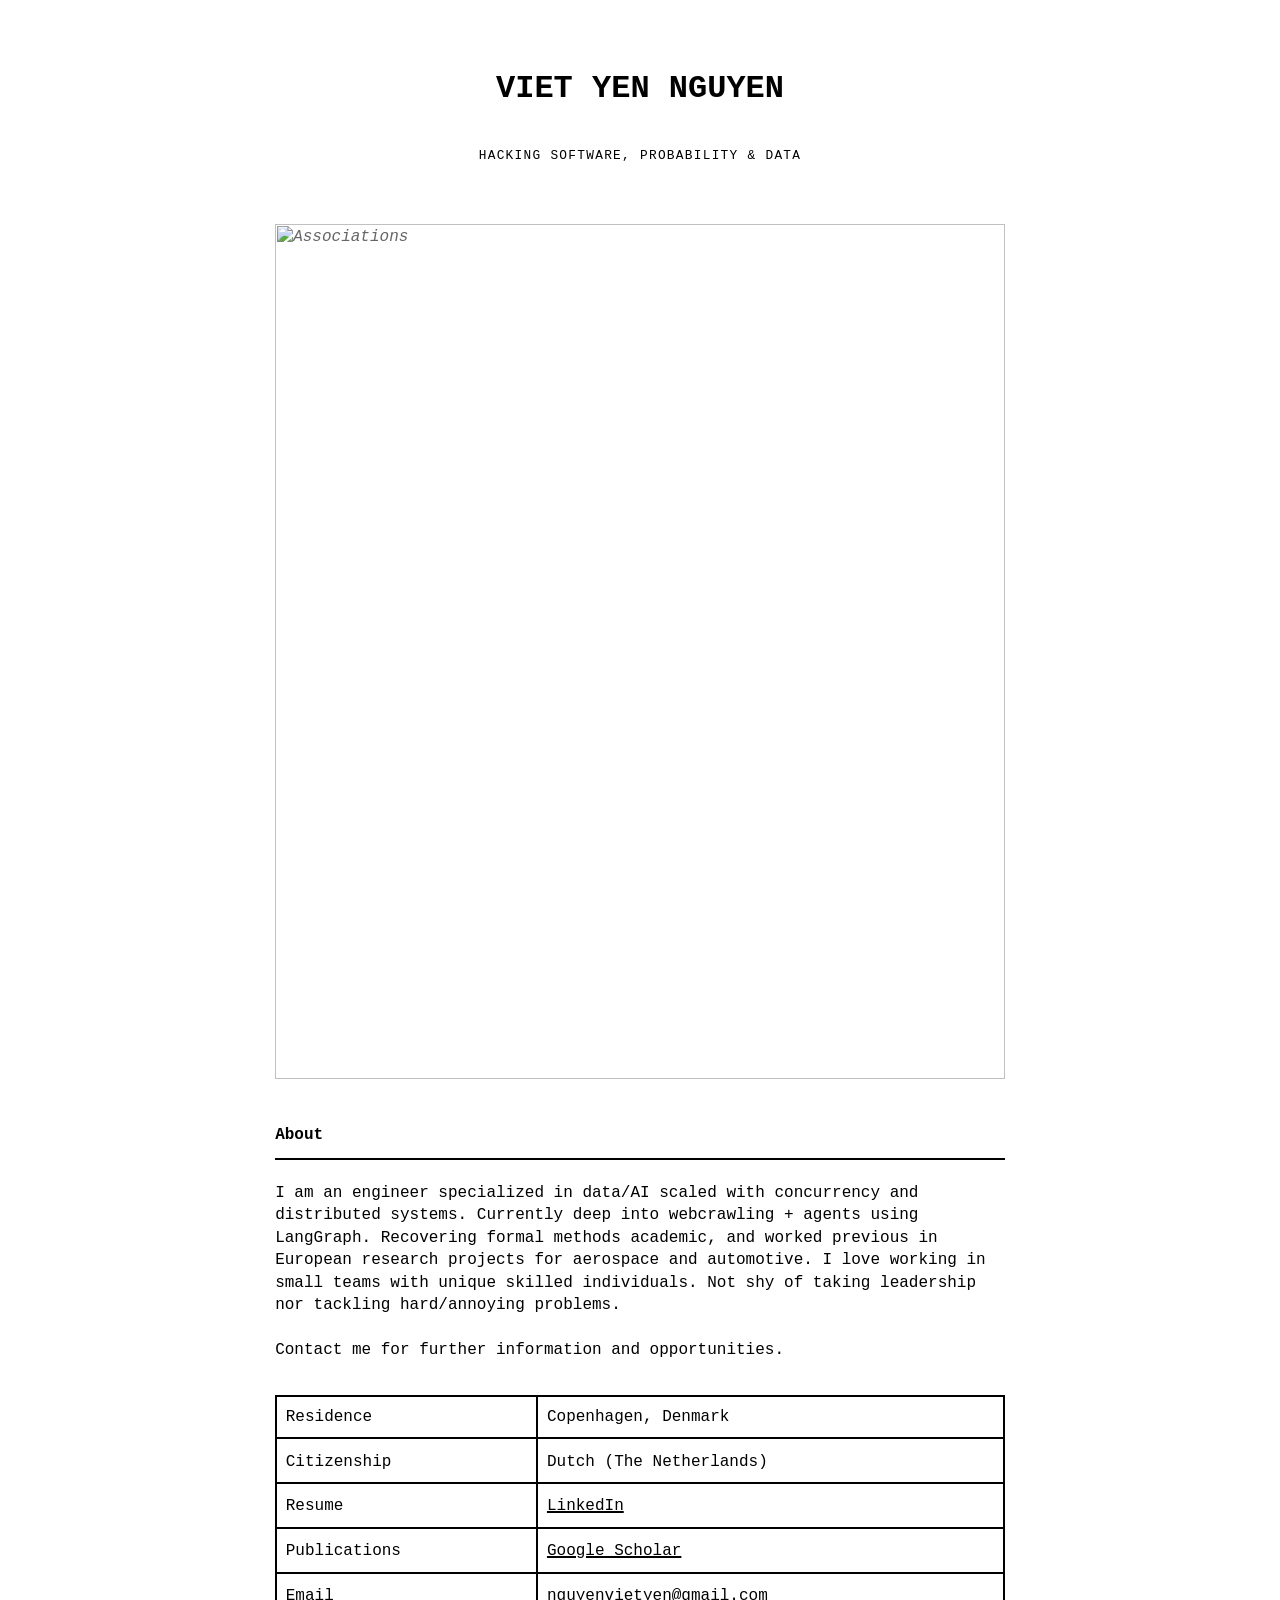
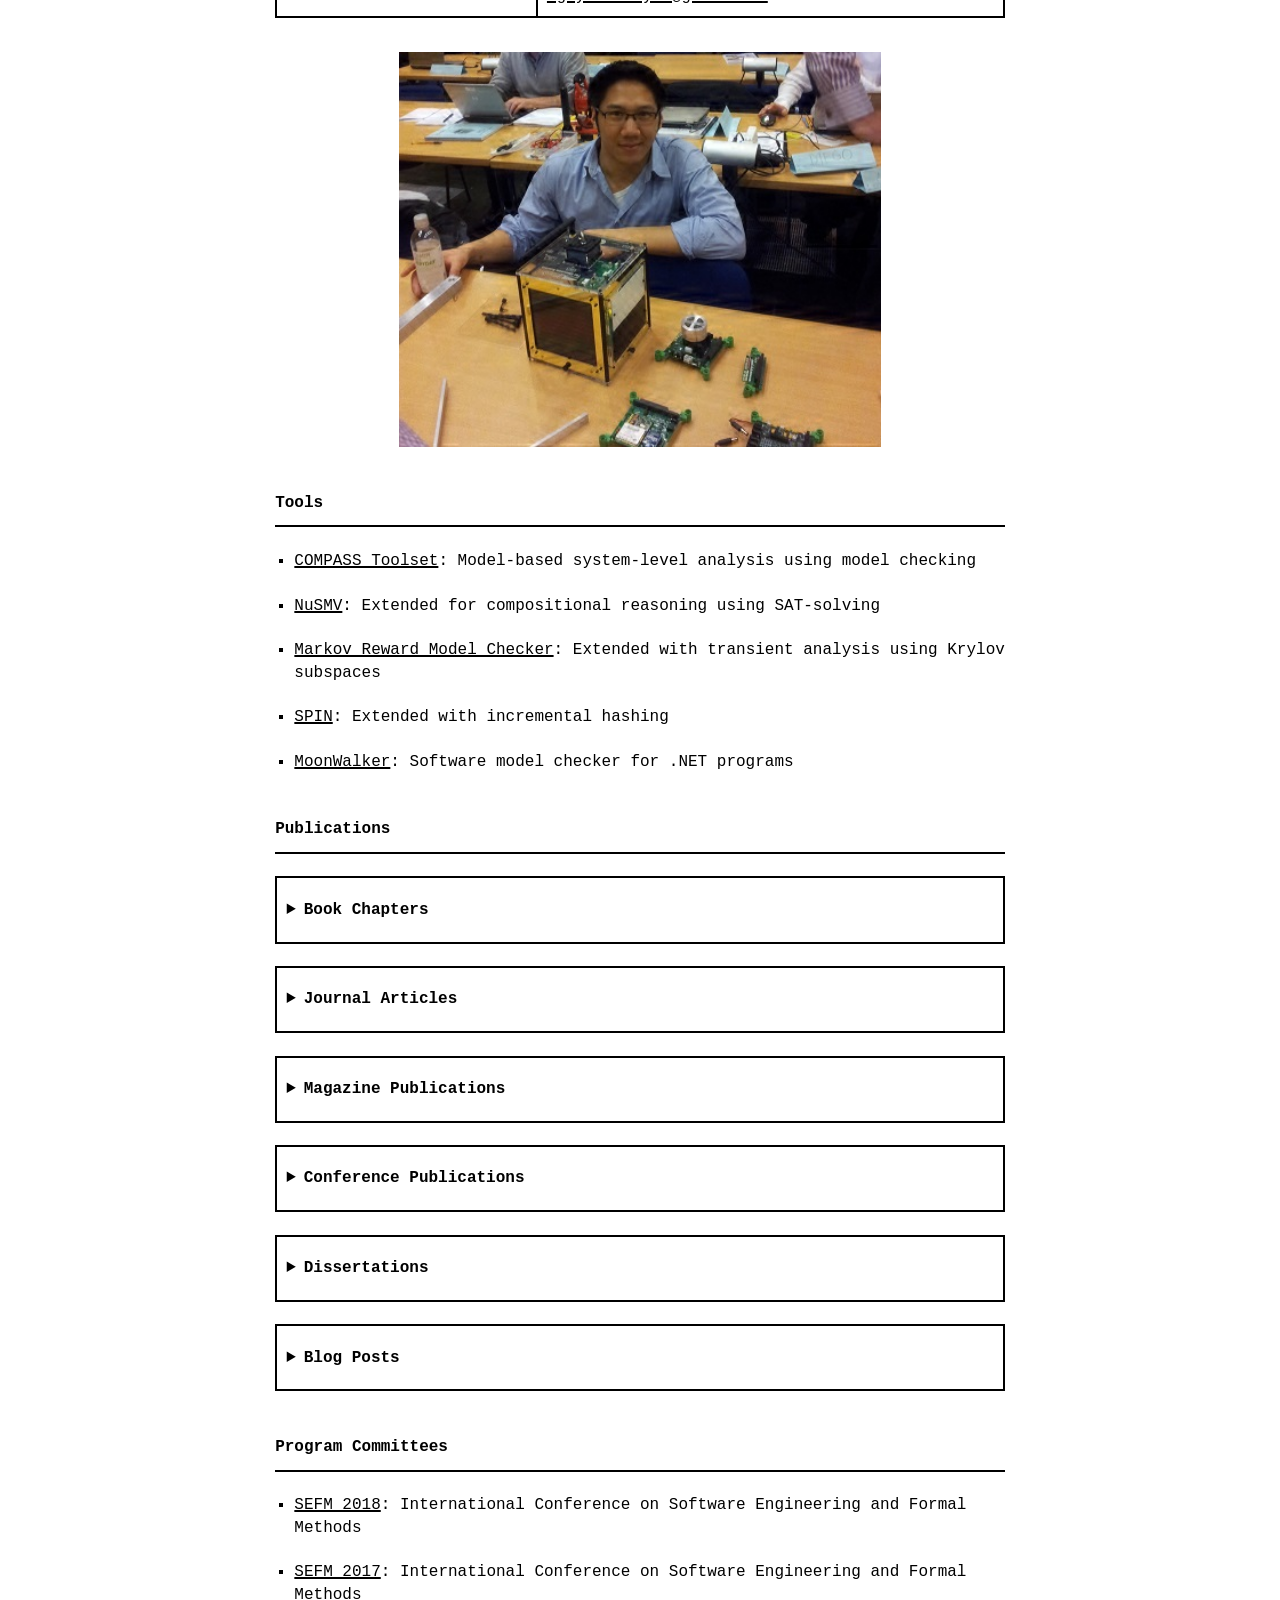
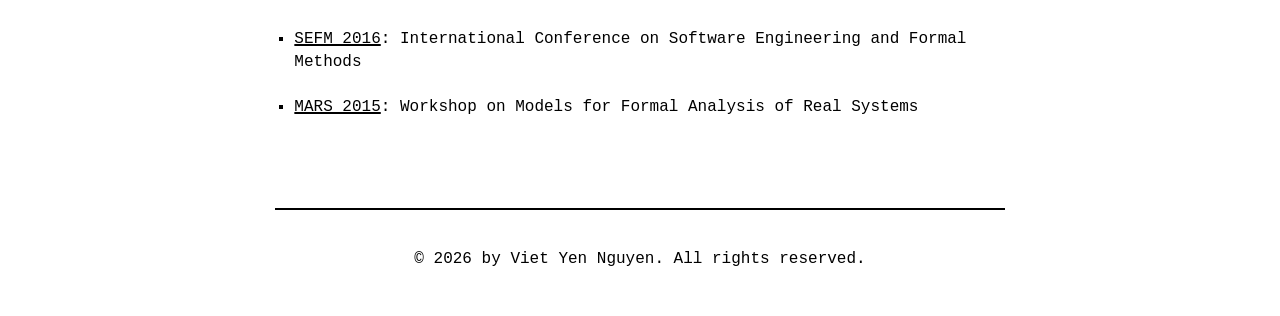
==== index.html @ ece39970 "refactor: redesign to monospace web" ====
<html lang="en">
<head>
<meta charset="utf-8" />
<meta name="viewport" content="width=device-width, initial-scale=1.0" />

<title>Dr. Viet Yen Nguyen</title>
<meta name="description" content="Website of Viet Yen Nguyen">

<link href="css/reset.css" rel="stylesheet">
<link href="css/index.css" rel="stylesheet">
</head>
<body>

<header>
<h1>Viet Yen Nguyen<br><span class="subtitle">HACKING SOFTWARE, PROBABILITY &amp; DATA</span></h1>
</header>

<img src="img/associations.png" alt="Associations">

<h3>About</h3>
<p>
I am an engineer specialized in data/AI scaled with concurrency and distributed systems. Currently deep into webcrawling + agents using LangGraph. Recovering formal methods academic, and worked previous in European research projects for aerospace and automotive. I love working in small teams with unique skilled individuals. Not shy of taking leadership nor tackling hard/annoying problems. 
</p>

<p>
Contact me for further information and opportunities.
</p>

<table>
<tr><td>Residence</td><td>Copenhagen, Denmark</td></tr>
<tr><td>Citizenship</td><td>Dutch (The Netherlands)</td></tr>
<tr><td>Resume</td><td><a href="https://www.linkedin.com/in/nguyenvietyen" rel="me">LinkedIn</a></td></tr>
<tr><td>Publications</td><td><a href="http://scholar.google.com/citations?user=jka-B40AAAAJ" rel="me">Google Scholar</a></td></tr>
<tr><td>Email</td><td><a href="mailto:nguyenvietyen@gmail.com">nguyenvietyen@gmail.com</a></td></tr>
</table>

<img class="cubesat" src="cubesat.jpg" alt="CubeSat">



<h3>Tools</h3>
<ul>
<li><a href="http://compass.informatik.rwth-aachen.de/">COMPASS Toolset</a>: Model-based system-level analysis using model checking</li>
<li><a href="http://www-i2.informatik.rwth-aachen.de/~nguyen/coi/">NuSMV</a>: Extended for compositional reasoning using SAT-solving</li>
<li><a href="http://doi.org/10.1007/978-3-642-15784-4_8">Markov Reward Model Checker</a>: Extended with transient analysis using Krylov subspaces</li>
<li><a href="http://www-i2.informatik.rwth-aachen.de/~nguyen/incrementalHashing/">SPIN</a>: Extended with incremental hashing</li>
<li><a href="https://code.google.com/p/moonwalker/">MoonWalker</a>: Software model checker for .NET programs</li>
</ul>

<h3>Publications</h3>
<details>
<summary>Book Chapters</summary>
<ul>
<li>Joost-Pieter Katoen, <u>Viet Yen Nguyen</u>, Thomas Noll. <u>Formal Validation Methods in Model-Based Spacecraft Systems Engineering</u>. Included in the book "Modeling and Simulation-Based Systems Engineering Handbook". Taylor & Francis, 2014. <br>
<em>Abstract: The size and complexity of software in spacecraft is increasing exponentially and this trend complicates its validation within the context of the overall spacecraft system. Current validation methods are labor-intensive as they rely on manual analysis, review and inspection. That is why we developed - with requirements from the European space industry - a novel modeling language and toolset for a (semi-)automated validation approach. Our modeling language is a dialect of the Architecture Analysis and Design Language (AADL) and enables engineers to express the spacecraft system design, the software design, and their reliability aspects in a single integrated model. The model can subsequently be analyzed by the COMPASS toolset. This toolset utilizes state-of-the-art model checking techniques, both qualitative and probabilistic, for checking requirements related to functional correctness, safety & dependability and performance. Several studies using satellite design data have been performed by industry. We report on them in this chapter. The formal nature of our approach enables engineers to identify, evaluate and address intricate strengths and weaknesses in the system software architecture through rigorous and automated methods. Our experience report on these methods with our satellite cases can be used to kickstart future formal model-based validation efforts.</em></li>
</ul>
</details>
<details>
<summary>Journal Articles</summary>
<ul>
<li>Marco Bozzano, Alessandro Cimatti, Joost-Pieter Katoen, Panagiotis Katsaros, Konstantinos Mokos, <u>Viet Yen Nguyen</u>, Thomas Noll, Bart Postma, Marco Roveri. <u>Spacecraft Early Design Validation Using Formal Methods</u>. Journal on Reliability Engineering and System Safety (RESS), pages 337-362, Volume 132. Elsevier, 2014. <br>
<em>Abstract: The size and complexity of software in spacecraft is increasing exponentially, and this trend complicates its validation within the context of the overall spacecraft system. Current validation methods are labor-intensive as they rely on manual analysis, review and inspection. For future space missions, we developed - with challenging requirements from the European space industry - a novel modeling language and toolset for a (semi-)automated validation approach. Our modeling language is a dialect of AADL and enables engineers to express the system, the software, and their reliability aspects. The COMPASS toolset utilizes state-of-the-art model checking techniques, both qualitative and probabilistic, for the analysis of requirements related to functional correctness, safety, dependability and performance. Several pilot projects have been performed by industry, with two of them having focused on the system-level of a satellite platform in development. Our efforts resulted in a significant advancement of validating spacecraft designs from several perspectives, using a single integrated system model. The associated technology readiness level increased from level 1 (basic concepts and ideas) to early level 4 (laboratory-tested).</em></li>
<li><u>Viet Yen Nguyen</u>, Theo C. Ruys. <u><a href="http://doi.org/10.1007/s10009-012-0261-y">Selected Dynamic Issues in Software Model Checking</a></u>. International Journal on Software Tools for Technology Transfer (STTT), pages 337-362, Volume 15, Issue 4, Springer, 2013. <br>
<em>Abstract: Software model checking has come of age. After one and a half decade, several successful model checking tools have emerged. One of the most prominent approaches is the virtual machine-based approach, pioneered by Java PathFinder (jpf). And although the virtual machine-based approach has been rather successful, it lags behind classic model checking in terms of speed and memory consumption. Fortunately, with respect to the implementation of virtual-based model checkers, there is still ample room for innovation and optimizations. This paper presents three novel (optimization) techniques that have been implemented into MoonWalker, a software model checker for .Net programs. (a) .Net specifies an exception handling mechanism called structured exception handling (seh). seh is one of the most sophisticated and fine-grained exception handling mechanisms for application platforms. Its implementation within MoonWalker is the most sophisticated in a model checker to date. (b) To decrease memory use within MoonWalker, a collapsing scheme has been developed for collapsing the metadata used by stateful dynamic partial order reduction. The reduction of memory is in some cases more than a factor of two. (c) Finally, to decrease the verification time, the memoised garbage collection (mgc) algorithm has been developed. It has a lower time-complexity than the often used Mark & Sweep garbage collector. Its main idea is that it only traverses changed parts of the heap instead of the full heap. The average time reduction is up to 25%. We have used the Java Grande Forum benchmark suite to compare MoonWalker against jpf and observed that the average performance of MoonWalker is on par with jpf.</em></li>
<li>Marco Bozzano, Alessandro Cimatti, Joost-Pieter Katoen, <u>Viet Yen Nguyen</u>, Thomas Noll, Marco Roveri. <u><a href="http://dx.doi.org/10.1093/comjnl/bxq024">Safety, Dependability, and Performance Analysis of Extended AADL Models</a></u>. The Computer Journal, pages 754-775, Volume 54, Issue 5, 2011. <br>
<em>Abstract: This paper presents a component-based modelling approach to system-software co-engineering of real-time embedded systems, in particular aerospace systems. Our method is centred around the standardized Architecture Analysis and Design Language (AADL) modelling framework. We formalize a significant subset of AADL, incorporating its recent Error Model Annex for modelling faults and repairs. The major distinguishing aspects of this component-based approach are the possibility to describe nominal hardware and software operations, hybrid (and timing) aspects, as well as probabilistic faults and their propagation and recovery. Moreover, it supports dynamic (i.e. on-the-fly) reconfiguration of components and inter-component connections. The operational semantics gives a precise interpretation of specifications by providing a mapping onto networks of event-data automata. These networks are then subject to different kinds of formal analysis such as model checking, safety and dependability analysis and performance evaluation. Mature tool support realizes these analyses. The activities reported in this paper are carried out in the context of the correctness, modelling, and performance of aerospace systems, project which is funded by the European Space Agency.</em></li>
</ul>
</details>
<details>
<summary>Magazine Publications</summary>
<ul>
<li>Tiago Amorim, Daniel Schneider, <u>Viet Yen Nguyen</u>, Christoph Schmittner and Erwin Schoitsch. <u>Five Major Reasons Why Safety and Security Haven't Married (Yet)</u>. To be published in ERCIM 2015 <br>
<em>Cyber-Physical Systems (CPS) offer tremendous promise. Yet their breakthrough is stifled by deeply-rooted challenges to assuring their combined safety and security. We present five major reasons why established engineering approaches need to be rethought. 

All relevant safety standards assume that a system.s usage context is completely known and understood at development time. This assumption is no longer true for Cyber-Physical Systems (CPS). Their ability to dynamically integrate with third-party systems and to adapt themselves to changing environments as evolving systems of systems (CPSoS) is a headache for safety engineers in terms of greater unknowns and uncertainties. Also, a whole new dimension of security concerns arises as CPS are becoming increasingly open, meaning that their security vulnerabilities could be faults leading to life-endangering safety hazards. 

Despite this, there are no established safety and security co-engineering methodologies (or even standardization). In fact, their respective research communities have traditionally evolved in a disjointed fashion owing to their different roots: namely embedded systems and information systems. With CPSoS, this separation can no longer be upheld. There are five major hurdles to a healthy safety-security co-engineering practice. The EMC2 project investigates how these may be overcome.</em></li>
<li>Joost-Pieter Katoen, <u>Viet Yen Nguyen</u>. <u>Ruimtevaartsoftware Ideale Proeftuin voor Formele Methoden</u>. Bits and Chips, December 2012 <br>
<em>Het ESA-project Compass beoogt een geintegreerde, coherente aanpak te
ontwikkelen voor het ontwerp en de analyse van ruimtevaartsoftware. In dit
artikel geven de betrokken onderzoekers van de RWTH Aachen een impressie van
de gekozen benadering en de resultaten.</em></li>
</ul>
</details>
<details>
<summary>Conference Publications</summary>
<ul>
<li><u>Viet Yen Nguyen</u>, Andréa B. Duque, Jules Belveze, Lukas D. Baker, Astrid Harsaae, Pedro Pessoa, Inês Oliveira. <u><a href="http://doi.org/10.1109/DSAA53316.2021.9564190">Atlastic Reputation AI: Four Years of Advancing and Applying a SOTA NLP Classifier</a></u>. In: Proceedings of the 8th IEEE International Conference on Data Science and Advanced Analytics (DSAA) pages 1-2, IEEE, 2021. <br>
<em>We report on the main challenges we had to overcome while bootstrapping, commercializing and scaling our automated sentiment analysis solution in the media intelligence industry. Over the span of four years, our solution evolved from a run-of-the-mill component to a bespoke in-house bred flagship feature that, to our knowledge, trumps those of our industry peers. From all the learnings to date, the most significant one has been shifting our data labeling efforts from a third party to a completely in-house controlled process — a move that brought us noticeable improvements in inferencing quality.}</em></li>
<li><u>Viet Yen Nguyen</u>, Benjamin Bittner, Joost-Pieter Katoen and Thomas Noll. <u>Compositional Analysis Using Component-Oriented Interpolation</u>. In: Proceedings of the 11th International Symposium on Formal Aspects of Component Software (FACS) pages 68-85, Volume 8997 of LNCS, Springer.<br>Recipient of the EASST Best Paper Award<br>
<em>We present a novel abstraction technique that exploits the compositionality of a concurrent system consisting of interacting components. It uses, given an invariant and a component of interest, bounded model checking (BMC) to quickly interpolate an abstraction of that component's environment. The abstraction may be refined by increasing the BMC bound. Furthermore, it is only defined over variables shared between the component and its environment, resulting in an aggressive abstraction with several applications. We demonstrate its use in a verification setting, as we report on our open source implementation in the NuSMV model checker which was used to perform a practical assessment with industrially-sized models from satellite case studies of ongoing missions. These models are expressed in a formalized dialect of the component-oriented and industrially standardized Architecture Analysis and Design Language (AADL).</em></li>
<li>Dimitri Bohlender, Harold Bruintjes, Sebastian Junges, Jens Katelaan, <u>Viet Yen Nguyen</u>, Thomas Noll. <u>A Review Of Statistical Model Checking Pitfalls on Real-Time Stochastic Models</u>. In: Proceedings of the 6th International Symposium of Leveraging Applications of Formal Methods, Verification and Validation (ISOLA) pages 177-192, Volume 8803 of LNCS, Springer. <br>
<em>Statistical model checking (SMC) is a technique inspired by Monte-Carlo simulation for verifying time-bounded temporal logical properties. SMC originally focused on fully stochastic models such as Markov chains, but its scope has recently been extended to cover formalisms that mix functional real-time aspects, concurrency and non-determinism. We show by various examples using the tools UPAAL and MODES that combining the stochastic interpretation of such models with SMC algorithms is extremely subtle. This may yield significant discrepancies in the analysis results. As these subtleties are not so obvious to the end-user, we present five semantic caveats and give a classification scheme for SMC algorithms. We argue that caution is needed and believe that the caveats and classification scheme in this paper serve as a guiding reference for thoroughly understanding them.</em></li>
<li>Bernhard Ern, <u>Viet Yen Nguyen</u>, Thomas Noll. <u><a href="http://doi.org/10.1007/978-3-642-40793-2_22">Characterization of Failure Effects on AADL Models</a></u>. In: Proceedings of the 32nd International Conference on Computer Safety, Reliability and Security (SAFECOMP) pages 241-252, Volume 8153 of LNCS, Springer, 2013. <br>
<em>Abstract: Prior works on model-based Failure Modes and Effects Analysis (FMEA) automatically generate a FMEA table given the system model, a set of failure modes, and a set of possible effects. The last requirement is critical as bias may occur: since the considered failure effects are restricted to the anticipated ones, unexpected effects - the most interesting ones - are disregarded in the FMEA.
In this paper, we propose and investigate formal concepts that aim to overcome this bias. They support the construction of FMEA tables solely based on the system model and the failure modes, i.e., without requiring the set of effects as input. More concretely, given a system specification in the Architecture Analysis and Design Language (AADL), we show how to derive relations that characterize the effects of failures based on the state transition system of that specification. We also demonstrate the benefits and limitations of these concepts on a satellite case study.</em></li>
<li>Marie-Aude Esteve, Joost-Pieter Katoen, <u>Viet Yen Nguyen</u>, Bart Postma, Yuri Yushtein. <u><a href="http://doi.org/10.1109/ICSE.2012.6227118">Formal Correctness, Safety, Dependability and Performance Analysis of a Satellite</a></u>. In: Proceedings of the 34th International Conference on Software Engineering (ICSE) pages 1022-1031, IEEE, 2012. <br>
<em>Abstract: This paper reports on the usage of a broad palette of formal modeling and analysis techniques on a regular industrial-size design of an ultra-modern satellite platform. These efforts were carried out in parallel with the conventional software development of the satellite platform. The model itself is expressed in a formalized dialect of AADL. Its formal nature enables rigorous and automated analysis, for which the recently developed COMPASS toolset was used. The whole effort revealed numerous inconsistencies in the early design documents, and the use of formal analyses provided additional insight on discrete system behavior (comprising nearly 50 million states), on hybrid system behavior involving discrete and continuous variables, and enabled the automated generation of large fault trees (66 nodes) for safety analysis that typically are constructed by hand. The model's size pushed the computational tractability of the algorithms underlying the formal analyses, and revealed bottlenecks for future theoretical research. Additionally, the effort led to newly learned practices from which subsequent formal modeling and analysis efforts shall benefit, especially when they are injected in the conventional software development lifecycle. The case demonstrates the feasibility of fully capturing a system-level design as a single comprehensive formal model and analyze it automatically using a toolset based on (probabilistic) model checkers.</em></li>
<li>Yuri Yushtein, Marco Bozzano, Alessandro Cimatti, Joost-Pieter Katoen, <u>Viet Yen Nguyen</u>, Thomas Noll, Xavier Olive, Marco Roveri. <u><a href="http://doi.org/10.1109/SMC-IT.2011.16">System-Software Co-Engineering: Dependability and Safety Perspective</a></u>. In: Proceedings of the 4th IEEE International Conference on Space Mission Challenges in Information Technology (SMC-IT) pages 18-25, IEEE, 2011. <br>
<em>Abstract: The need for an integrated system-software co-engineering framework to support the design of modern space systems is pressing. The current tools and formalisms tend to be tailored to specific analysis techniques and are not amenable for the full spectrum of required system aspects such as safety, dependability and performability. Additionally, they cannot handle the intertwining of hardware and software interaction. As such, the current practices lack integration and coherence. We recently developed a coherent and multidisciplinary approach towards developing space systems at architectural design level, linking all of the aforementioned aspects, and assessed it with several industrial evaluations. This paper reports on the approach, the evaluations and our perspective on current and future developments.</em></li>
<li>Maximilian R. Odenbrett, <u>Viet Yen Nguyen</u>, Thomas Noll. <u><a href="http://shemesh.larc.nasa.gov/NFM2010/papers/nfm2010_217_221.pdf">Slicing AADL Specifications for Model Checking</a></u>. In: Proceedings of the 2nd NASA Formal Methods Symposium (NFM) pages 217-221, Volume of NASA Conference Proceedings, 2010. <br>
<em>Abstract: To combat the state-space explosion problem in model checking larger systems, abstraction techniques can be employed. Here, methods that operate on the system specification before constructing its state space are preferable to those that try to minimize the resulting transition system as they generally reduce peak memory requirements. We sketch a slicing algorithm for system specifications written in (a variant of) the Architecture Analysis and Design Language (AADL). Given a specification and a property to be verified, it automatically removes those parts of the specification that are irrelevant for model checking the property, thus reducing the size of the corresponding transition system. The applicability and effectiveness of our approach is demonstrated by analyzing the state-space reduction for an example, employing a translator from AADL to Promela, the input language of the SPIN model checker.</em></li>
<li>Marco Bozzano, Roberto Cavada, Alessandro Cimatti, Joost-Pieter Katoen, <u>Viet Yen Nguyen</u>, Thomas Noll, Xavier Olive. <u><a href="http://web1.see.asso.fr/erts2010/Site/0ANDGY78/Fichier/PAPIERS%20ERTS%202010%202/ERTS2010_0098_final.pdf">Formal Verification and Validation of AADL Models</a></u>. In: Proceedings of Embedded Real Time Software and Systems Conference (ERTSS), 2010. <br>
<em>Introduction: Safety-critical systems are increasingly difficult to comprehend due to their rising complexity. Methodologies, tools and modeling formalisms have been developed to overcome this. Component-based design is an important paradigm that is shared by many of them. It helps to master the overall complexity while in addition allowing for reusability. Furthermore, it easily supports the common issues in the engineering disciplines, like hardware/software (i.e., co-engineering), performability, dependability, reliability, availability, maintainability and safety engineering (RAMS). Model artifacts that are typical for a discipline can be encapsulated in the affected components, while staying imperceptible for non-affected components. This leads to different views of the system under development, which subsequently entails the natural distinction in different system abstractions, formalisms and tools. Nonetheless, there is only one system under development. With the current methodologies, there is no single view of this system that links all aspects relevant to all involved engineering disciplines in a coherent manner.</em></li>
<li>Marco Bozzano, Alessandro Cimatti, Joost-Pieter Katoen, <u>Viet Yen Nguyen</u>, Thomas Noll, Marco Roveri, Ralf Wimmer. <u><a href="http://doi.org/10.1007/978-3-642-14295-6_48">A Model Checker for AADL</a></u>. In: Proceedings of 22nd International Conference on Computer Aided Verification (CAV) pages 562-565, Volume 6174 of LNCS, Springer, 2010. <br>
<em>Abstract: We present a graphical toolset for verifying AADL models, which are gaining widespread acceptance in aerospace, automobile and avionics industries for comprehensively specifying safety-critical systems by capturing functional, probabilistic and hybrid aspects. Analyses are implemented on top of mature model checking tools and range from requirements validation to functional verification, safety assessment via automatic derivation of FMEA tables and dynamic fault trees, to performability evaluation, and diagnosability analysis. The toolset is currently being applied to several case studies by a major industrial developer of aerospace systems.</em></li>
<li>Falko Dulat, Joost-Pieter Katoen, <u>Viet Yen Nguyen</u>. <u><a href="http://doi.org/10.1007/978-3-642-15784-4_8">Model Checking Markov Chains using Krylov Subspace Methods: An Experience Report</a></u>. In: Proceedings of 7th European Performance Engineering Workshop (EPEW) pages 115-130, Volume 6342 of LNCS, Springer, 2010. <br>
<em>Abstract: The predominant technique for computing the transient distribution of a Continuous Time Markov Chain (CTMC) exploits uniformization, which is known to be stable and efficient for non-stiff to mildly-stiff CTMCs. On stiff CTMCs however, uniformization suffers from severe performance degradation. In this paper, we report on our observations and analysis of an alternative technique using Krylov subspaces. We implemented a Krylov-based extension to MRMC (Markov Reward Model Checker) and conducted extensive experiments on five case studies from different application domains. The results reveal that the Krylov-based technique is an order of magnitude faster on stiff CTMCs.</em></li>
<li>Marco Bozzano, Alessandro Cimatti, Marco Roveri, Joost-Pieter Katoen, <u>Viet Yen Nguyen</u>, Thomas Noll. <u><a href="http://doi.org/10.1109/MEMCOD.2009.5185388">Codesign of Dependable Systems: A Component-Based Modeling Language</a></u>. In: Proceedings 7th ACM-IEEE International Conference on Formal Methods and Models for Codesign (MEMOCODE) pages 121-130, IEEE, 2009. <br>
<em>Abstract: This paper presents a model-based approach to system-software co-engineering which is focused on aerospace systems but is relevant to a much wider class of dependable systems. We present the main ingredients of the SLIM modeling language and give a precise interpretation of SLIM models by providing a formal semantics using networks of event-data automata. The major distinguishing aspects of this component-based approach are the possibility to describe nominal hardware and software operations, hybrid (and timing) aspects, as well as probabilistic faults and their propagation and recovery. As our approach bears strong resemblance to the standardized AADL (Architecture Analysis and Design Language), a secondary contribution of this paper is a formal semantics of a large fragment of AADL including its Error Model Annex.</em></li>
<li><u>Viet Yen Nguyen</u>, Theo C. Ruys. <u><a href="http://doi.org/10.1007/978-3-642-00768-2_20">Memoised Garbage Collection for Software Model Checking</a></u>. In: Proceedings of the 15th International Conference on Tools and Algorithms for the Construction and Analysis of Systems (TACAS) pages 201-214, Volume 5505 of LNCS, Springer, 2009. <br>
<em>Abstract: Virtual machine based software model checkers like jpf and MoonWalker spend up to half of their verification time on garbage collection. This is no surprise as after nearly each transition the heap has to be cleaned from garbage. To improve this, this paper presents the Memoised Garbage Collection (MGC) algorithm, which exploits the (typical) locality of transitions to incrementally perform garbage collection. MGC tracks the depths of objects efficiently and only purges objects whose depths have become infinite, hence unreachable. MGC was experimentally evaluated via an implementation in our model checker MoonWalker and benchmarks using the parallel Java Grande Forum benchmark suite. By using MGC, a performance increase up to 78% was measured over the traditional Mark&Sweep implementation.</em></li>
<li>Niels H.M. Aan de Brugh, <u>Viet Yen Nguyen</u>, Theo C. Ruys. <u><a href="http://doi.org/10.1007/978-3-642-00768-2_15">MoonWalker: Verification of .NET Programs</a></u>. In: Proceedings of the 15th International Conference on Tools and Algorithms for the Construction and Analysis of Systems (TACAS) pages 170-173, Volume 5505 of LNCS, Springer, 2009. <br>
<em>Abstract: MoonWalker is a software model checker for cil bytecode programs, which is able to detect deadlocks and assertion violations in cil assemblies, better known as Microsoft .NET programs. The design of MoonWalker is inspired by the Java PathFinder (jpf), a model checker for Java programs. The performance of MoonWalker is on par with jpf. This paper presents the new version of MoonWalker and discusses its most important features.</em></li>
<li>Marco Bozzano, Alessandro Cimatti, Joost-Pieter Katoen, <u>Viet Yen Nguyen</u>, Thomas Noll, Marco Roveri. <u><a href="http://doi.org/10.1007/978-3-642-04468-7_15">The COMPASS Approach: Correctness, Modelling and Performability of Aerospace Systems</a></u>. In: Proceedings of the 28th International Conference on Computer Safety, Reliability and Security (SAFECOMP) pages 173-186, Volume 5775 of LNCS, Springer, 2009. <br>
<em>Abstract: We report on a model-based approach to system-software co-engineering which is tailored to the specific characteristics of critical on-board systems for the aerospace domain. The approach is supported by a System-Level Integrated Modeling (SLIM) Language by which engineers are provided with convenient ways to describe nominal hardware and software operation, (probabilistic) faults and their propagation, error recovery, and degraded modes of operation.
Correctness properties, safety guarantees, and performance and dependability requirements are given using property patterns which act as parameterized “templates” to the engineers and thus offer a comprehensible and easy-to-use framework for requirement specification. Instantiated properties are checked on the SLIM specification using state-of-the-art formal analysis techniques such as bounded SAT-based and symbolic model checking, and probabilistic variants thereof. The precise nature of these techniques together with the formal SLIM semantics yield a trustworthy modeling and analysis framework for system and software engineers supporting, among others, automated derivation of dynamic (i.e., randomly timed) fault trees, FMEA tables, assessment of FDIR, and automated derivation of observability requirements.</em></li>
<li>Marco Bozzano, Alessandro Cimatti, Joost-Pieter Katoen, <u>Viet Yen Nguyen</u>, Thomas Noll, Marco Roveri. <u><a href="http://doi.org/10.1145/1595696.1595744">Verification and Performance Evaluation of AADL Models (Tool Demonstration)</a></u>. In: Proceedings of the 7th Joint Meeting of European Software Engineering Conference and ACM SIGSOFT Symposium on the Foundations of Software Engineering (ESEC/FSE) pages 285-286, ACM, 2009. <br>
<em>Abstract: This paper reports on a model-based approach to system-software co-engineering which is tailored to critical on-board systems for the aerospace domain but is relevant to a much wider class of dependable systems. Our main contribution is a formal semantics for a greater part of standardised AADL, the Architecture Analysis and Design Language, and its Error Model Annex. It covers nominal and degraded hardware/software operations, hybrid (and timing) aspects as well as probabilistic faults, their propagation and recovery. The accompanying software toolset employs SAT-based and symbolic model checking techniques and probabilistic variants thereof. The precise nature of these techniques together with the formal semantics provide a trustworthy modelling and analysis framework to support, among others, assessment of functional correctness, evaluation of performance measures and automated derivation of dynamic fault trees, FMEA tables and observability requirements.</em></li>
<li>Marco Bozzano, Alessandro Cimatti, Joost-Pieter Katoen, <u>Viet Yen Nguyen</u>, Thomas Noll, Marco Roveri. <u><a href="http://ceur-ws.org/Vol-507/ACES-MB2009_Proceedings.pdf">Model-Based Codesign of Critical Embedded Systems</a></u>. In: Proceedings of the 2nd International Workshop on Model Based Architecting and Construction of Embedded Systems (ACES-MB) pages 87-91, Volume 507 of CEUR Workshop Proceedings, 2009. <br>
<em>Abstract: We present a comprehensive methodology for the specification and
analysis of critical embedded systems. The methodology is based on an
architectural design language that enables modeling of both software
and hardware components, timed and hybrid behavior, faulty behavior
and degraded modes of operation, error propagation and recovery.  The
methodology is supported by an integrated platform, implemented on top
of state-of-the-art tools, that provides verification capabilities
ranging from requirements analysis to functional verification, safety
assessment, performability evaluation, diagnosis and diagnosability.</em></li>
<li><u>Viet Yen Nguyen</u>, Theo C. Ruys. <u><a href="http://doi.org/10.1007/978-3-540-85114-1_17">Incremental Hashing for SPIN</a></u>. In: Proceedings of the 15th International SPIN Workshop on Model Checking Software pages 232-249, Volume 5156 of LNCS, Springer, 2008. <br>
<em>Abstract: This paper discusses a generalised incremental hashing scheme for explicit state model checkers. The hashing scheme has been implemented into the model checker Spin. The incremental hashing scheme works for Spin’s exhaustive and both approximate verification modes: bitstate hashing and hash compaction. An implementation is provided for 32-bit and 64-bit architectures.
We performed extensive experiments on the BEEM benchmarks to compare the incremental hash functions against Spin’s traditional hash functions. In almost all cases, incremental hashing is faster than traditional hashing. The amount of performance gain depends on several factors, though.
We conclude that incremental hashing performs best for the (64-bits) Spin’s bitstate hashing mode, on models with large state vectors, and using a verifier, that is optimised by the C compiler.</em></li>
</ul>
</details>
<details>
<summary>Dissertations</summary>
<ul>
<li><u>Viet Yen Nguyen</u> <u><a href="http://darwin.bth.rwth-aachen.de/opus/volltexte/2013/4778/">Trustworthy Spacecraft Design Using Formal Methods</a></u>. PhD Dissertation, RWTH Aachen University, 2012. <br>
<em>Abstract: Model-based system-software co-engineering is a natural evolution towards meeting the high demands of upcoming deep-space and satellite constellation missions. It advocates better abstractions to cope with the increasing spacecraft complexity, and opens the door for a wide range of formal methods, benefiting from the mathematical rigour and precision they bring. This dissertation provides for both: we applied and evaluated state of the art modelling and analysis techniques based on formal methods to spacecraft engineering, and we developed novel theory that tackle issues encountered in industrial practice. In particular, we formalised a modelling language by the aviation and automotive industry, namely the Architecture Analysis and Design Language (AADL). We show in this dissertation how we rooted it into the theories on discrete, real-timed and hybrid automata, various Markov models and temporal and probabilistic logics. This foundation enabled us to develop a comprehensive analysis toolset with model checkers being the cornerstone. It provides a wide range of analyses in an algorithmic fashion rather than the labour-intensive methods currently employed by the space industry. It can generate simulations, fault trees, failure modes and effects tables, performability curves, diagnosability artefacts and affirmations of correctness exhaustively. Our work has been subjected to extensive evaluation. At the European Space Agency, we applied it to a satellite design of one of the agency’s ongoing missions. This dissertation reports on this case study. The case is currently the largest formal methods study of a satellite architecture reported in literature. The sheer size and complexity of the satellite case study indicated several theoretical problems. To this end, we developed a reasoning theory based on Craig interpolants, that generates compositional abstractions from the model. It helps to understand large models, like the satellite case, more effectively. We furthermore studied the use of Krylov methods for improving the numerical stability of analysing a notorious class of Markov chains, namely, stiff Markov chains. They occur naturally in space systems where failure rates have large disparities. Our controlled experiments show that Krylov methods are superior in such cases.</em></li>
<li><u>Viet Yen Nguyen</u> <u><a href="http://essay.utwente.nl/58117/">Optimising Techniques for Model Checkers</a></u>. Master's Thesis, University of Twente, 2007. <br>
<em>Abstract: The Mono Model Checker (MMC) is a software model checker that can verify whether a .NET program contains assertion violations or deadlocks. Much of its design was inspired by Java PathFinder, a software model checker for Java programs. This thesis is the result of the follow-up Master's project on MMC. The goal during this project was to improve MMC's ability to verify models with larger state spaces.

Enhancements have been added in all areas. For improving MMC's performance, both partial order reduction (POR) using object escape analysis and stateful dynamic POR have been added. These techniques reduce the size of a model's state space, and hence reduce the time and memory needed for its verification. For improving MMC's usefulness, .NET's exception handling has been fully implemented, more instructions have been added for increased .NET compliance and a comprehensive testing framework has been created. The latter employs Microsoft's own .NET virtual machine testing suite and has revealed numerous bugs. For improving MMC's usability, an error tracer has been added. It shows the sequence of instructions leading to the assertion violation or deadlock. This improves the user's understanding of detected errors.

Besides improving MMC with known techniques, during the course of this Master's project, three new techniques were developed that effectively decrease both time and memory needed for verifying a model. To decrease memory use, a collapsing scheme has been developed for collapsing the metadata used by a stateful dynamic POR. The reduction of memory is more than a factor of two. To decrease the verification time, a Memoised Garbage Collector has been developed. It has a lower time-complexity than the often used Mark & Sweep garbage collector. Its main idea is that it only traverses changed parts of the heap instead of the full heap. The average time reduction is between 9% and 26%, depending on the model that is verified. The third technique is called incremental hashing, which also has a lower time-complexity. The key notion in this hashing scheme is that a hashcode of an array is recalculated using the old hashcode and the changes to the array. Though this technique was originally developed for MMC, we implemented in Spin, because the stake of hashing in MMC is near zero. Experiments with the BEEM benchmarks showed up to 20% reduction in time when compared against Jenkins's hash function, which is an often used hash function in model checking due to its good uniformity.

We also benchmarked MMC against JPF and Bandera using the Java Grande Benchmark models. The results indicate that MMC is faster in terms of states per second, but JPF is more effective in reducing the state space. Bandera is on all fronts no match for MMC and JPF, as it is outperformed in every benchmark.</em></li>
</ul>
</details>
<details>
<summary>Blog Posts</summary>
<ul>
<li>Lukas Baker, Andrea Duque, <u>Viet Yen Nguyen</u>. <u><a href="https://aws.amazon.com/blogs/machine-learning/simplified-mlops-with-deep-java-library/">Simplified MLOps with Deep Java Library</a></u>. AWS Machine Learning Blog, November 2021. <br>
<em>This post goes deeper into our deep learning natural language processing (NLP) based advertisement predictor, how we integrated the predictor into one of our pipelines using Deep Java Library (DJL), and how that change made our architecture simpler and MLOps easier.</em></li>
<li>Jules Belveze, Andrea Duque, <u>Viet Yen Nguyen</u>. <u><a href="https://opensource.microsoft.com/blog/2022/04/19/scaling-up-pytorch-inference-serving-billions-of-daily-nlp-inferences-with-onnx-runtime/">Scaling-up PyTorch inference: Serving billions of daily NLP inferences with ONNX Runtime</a></u>. Microsoft Open Source Blog, April 2022. <br>
<em>Scaling inference volume: This post shares how we tackled this problem at Hypefactors to scale our PyTorch transformer-based model to billions of inferences per day using ONNX Runtime.</em></li>
</ul>
</details>
<h3>Program Committees</h3>
<ul>
<li><a href="https://www.isf.cs.tu-bs.de/cms/events/sefm2018/">SEFM 2018</a>: International Conference on Software Engineering and Formal Methods</li>
<li><a href="http://sefm17.fbk.eu/">SEFM 2017</a>: International Conference on Software Engineering and Formal Methods</li>
<li><a href="http://staf2016.conf.tuwien.ac.at/sefm/">SEFM 2016</a>: International Conference on Software Engineering and Formal Methods</li>
<li><a href="http://www.hoefner-online.de/home/conferences/mars15/">MARS 2015</a>: Workshop on Models for Formal Analysis of Real Systems</li>
</ul>

<footer>
<p>&copy; 2026 by Viet Yen Nguyen. All rights reserved.</p>
</footer>

<script>
(function(i,s,o,g,r,a,m){i['GoogleAnalyticsObject']=r;i[r]=i[r]||function(){
(i[r].q=i[r].q||[]).push(arguments)},i[r].l=1*new Date();a=s.createElement(o),
m=s.getElementsByTagName(o)[0];a.async=1;a.src=g;m.parentNode.insertBefore(a,m)
})(window,document,'script','//www.google-analytics.com/analytics.js','ga');

ga('create', 'UA-51272617-1', 'nguyenvietyen.com');
ga('send', 'pageview');
</script>

</body>
</html>
---- css/index.css ----
/**
 * By Oskar Wickström
 * Licensed under the MIT License
 * Modified for this site
 **/
@import url('https://fonts.cdnfonts.com/css/jetbrains-mono-2');

:root {
  --font-family: "JetBrains Mono", monospace;
  --line-height: 1.40rem;
  --border-thickness: 2px;
  --text-color: #000;
  --text-color-alt: #666;
  --background-color: #fff;
  --background-color-alt: #eee;

  --font-weight-normal: 500;
  --font-weight-medium: 600;
  --font-weight-bold: 800;

  font-family: var(--font-family);
  font-optical-sizing: auto;
  font-weight: var(--font-weight-normal);
  font-style: normal;
  font-variant-numeric: tabular-nums lining-nums;
  font-size: 16px;
}

@media (prefers-color-scheme: dark) {
  :root {
    --text-color: #fff;
    --text-color-alt: #aaa;
    --background-color: #000;
    --background-color-alt: #111;
  }
}

* {
  box-sizing: border-box;
}

* + * {
  margin-top: var(--line-height);
}

html {
  display: flex;
  width: 100%;
  margin: 0;
  padding: 0;
  flex-direction: column;
  align-items: center;
  background: var(--background-color);
  color: var(--text-color);
}

body {
  position: relative;
  width: 100%;
  margin: 0;
  padding: var(--line-height) 2ch;
  max-width: calc(min(80ch, round(down, 100%, 1ch)));
  line-height: var(--line-height);
  overflow-x: hidden;
}

@media screen and (max-width: 480px) {
  :root {
    font-size: 14px;
  }
  body {
    padding: var(--line-height) 1ch;
  }
}

h1, h2, h3, h4, h5, h6 {
  font-weight: var(--font-weight-bold);
  margin: calc(var(--line-height) * 2) 0 var(--line-height);
  line-height: var(--line-height);
}

h1 {
  font-size: 2rem;
  line-height: calc(2 * var(--line-height));
  margin-bottom: calc(var(--line-height) * 2);
  text-transform: uppercase;
}
h2 {
  font-size: 1rem;
  text-transform: uppercase;
}
h3 {
  font-size: 1rem;
  border-bottom: var(--border-thickness) solid var(--text-color);
  padding-bottom: calc(var(--line-height) / 2);
}

hr {
  position: relative;
  display: block;
  height: var(--line-height);
  margin: calc(var(--line-height) * 1.5) 0;
  border: none;
  color: var(--text-color);
}
hr:after {
  display: block;
  content: "";
  position: absolute;
  top: calc(var(--line-height) / 2 - var(--border-thickness));
  left: 0;
  width: 100%;
  border-top: calc(var(--border-thickness) * 3) double var(--text-color);
  height: 0;
}

a {
  text-decoration-thickness: var(--border-thickness);
}

a:link, a:visited {
  color: var(--text-color);
}

p {
  margin-bottom: var(--line-height);
}

strong {
  font-weight: var(--font-weight-bold);
}
em {
  font-style: italic;
}

sub {
  position: relative;
  display: inline-block;
  margin: 0;
  vertical-align: sub;
  line-height: 0;
  width: calc(1ch / 0.75);
  font-size: .75rem;
}

table {
  position: relative;
  top: calc(var(--line-height) / 2);
  width: calc(round(down, 100%, 1ch));
  border-collapse: collapse;
  margin: 0 0 calc(var(--line-height) * 2);
}

th, td {
  border: var(--border-thickness) solid var(--text-color);
  padding:
    calc((var(--line-height) / 2))
    calc(1ch - var(--border-thickness) / 2)
    calc((var(--line-height) / 2) - (var(--border-thickness)))
  ;
  line-height: var(--line-height);
  vertical-align: top;
  text-align: left;
}
table tbody tr:first-child > * {
  padding-top: calc((var(--line-height) / 2) - var(--border-thickness));
}


th {
  font-weight: 700;
}
.width-min {
  width: 0%;
}
.width-auto {
  width: 100%;
}

.header {
  margin-bottom: calc(var(--line-height) * 2);
}
.header h1 {
  margin: 0;
}
.header tr td:last-child {
  text-align: right;
}

p {
  word-break: break-word;
  word-wrap: break-word;
  hyphens: auto;
}

img, video {
  display: block;
  width: 100%;
  object-fit: contain;
  overflow: hidden;
}
img {
  font-style: italic;
  color: var(--text-color-alt);
}

details {
  border: var(--border-thickness) solid var(--text-color);
  padding: calc(var(--line-height) - var(--border-thickness)) 1ch;
  margin-bottom: var(--line-height);
}

summary {
  font-weight: var(--font-weight-medium);
  cursor: pointer;
}
details[open] summary {
  margin-bottom: var(--line-height);
}

details::marker {
  display: inline-block;
  content: '▶';
  margin: 0;
}
details[open]::marker {
  content: '▼';
}

details :last-child {
  margin-bottom: 0;
}

pre {
  white-space: pre;
  overflow-x: auto;
  margin: var(--line-height) 0;
  overflow-y: hidden;
}
figure pre {
  margin: 0;
}

pre, code {
  font-family: var(--font-family);
}

code {
  font-weight: var(--font-weight-medium);
}

figure {
  margin: calc(var(--line-height) * 2) 3ch;
  overflow-x: auto;
  overflow-y: hidden;
}

figcaption {
  display: block;
  font-style: italic;
  margin-top: var(--line-height);
}

ul, ol {
  padding: 0;
  margin: 0 0 var(--line-height);
}

ul {
  list-style-type: square;
  padding: 0 0 0 2ch;
}
ol {
  list-style-type: none;
  counter-reset: item;
  padding: 0;
}
ol ul,
ol ol,
ul ol,
ul ul {
  padding: 0 0 0 3ch;
  margin: 0;
}
ol li:before {
  content: counters(item, ".") ". ";
  counter-increment: item;
  font-weight: var(--font-weight-medium);
}

li {
  margin: 0;
  padding: 0;
}

li + li {
  margin-top: var(--line-height);
}

li::marker {
  line-height: 0;
}

::-webkit-scrollbar {
    height: var(--line-height);
}

input, button, textarea {
  border: var(--border-thickness) solid var(--text-color);
  padding:
    calc(var(--line-height) / 2 - var(--border-thickness))
    calc(1ch - var(--border-thickness));
  margin: 0;
  font: inherit;
  font-weight: inherit;
  height: calc(var(--line-height) * 2);
  width: auto;
  overflow: visible;
  background: var(--background-color);
  color: var(--text-color);
  line-height: normal;
  -webkit-font-smoothing: inherit;
  -moz-osx-font-smoothing: inherit;
  -webkit-appearance: none;
}

input[type=checkbox],
input[type=radio] {
  display: inline-grid;
  place-content: center;
  vertical-align: top;
  width: 2ch;
  height: var(--line-height);
  cursor: pointer;
}
input[type=checkbox]:checked:before,
input[type=radio]:checked:before {
  content: "";
  width: 1ch;
  height: calc(var(--line-height) / 2);
  background: var(--text-color);
}
input[type=radio],
input[type=radio]:before {
  border-radius: 100%;
}

button:focus, input:focus {
  --border-thickness: 3px;
  outline: none;
}

input {
  width: calc(round(down, 100%, 1ch));
}
::placeholder {
  color: var(--text-color-alt);
  opacity: 1;
}
::-ms-input-placeholder {
  color: var(--text-color-alt);
}
button::-moz-focus-inner {
  padding: 0;
  border: 0
}

button {
  text-transform: uppercase;
  font-weight: var(--font-weight-medium);
  cursor: pointer;
}

button:hover {
  background: var(--background-color-alt);
}
button:active {
  transform: translate(2px, 2px);
}

label {
  display: block;
  width: calc(round(down, 100%, 1ch));
  height: auto;
  line-height: var(--line-height);
  font-weight: var(--font-weight-medium);
  margin: 0;
}

label input {
  width: 100%;
}

.tree, .tree ul {
  position: relative;
  padding-left: 0;
  list-style-type: none;
  line-height: var(--line-height);
}
.tree ul {
  margin: 0;
}
.tree ul li {
  position: relative;
  padding-left: 1.5ch;
  margin-left: 1.5ch;
  border-left: var(--border-thickness) solid var(--text-color);
}
.tree ul li:before {
  position: absolute;
  display: block;
  top: calc(var(--line-height) / 2);
  left: 0;
  content: "";
  width: 1ch;
  border-bottom: var(--border-thickness) solid var(--text-color);
}
.tree ul li:last-child {
  border-left: none;
}
.tree ul li:last-child:after {
  position: absolute;
  display: block;
  top: 0;
  left: 0;
  content: "";
  height: calc(var(--line-height) / 2);
  border-left: var(--border-thickness) solid var(--text-color);
}

.grid {
  --grid-cells: 0;
  display: flex;
  gap: 1ch;
  width: calc(round(down, 100%, (1ch * var(--grid-cells))) - (1ch * var(--grid-cells) - 1)));
  margin-bottom: var(--line-height);
}

.grid > *,
.grid > input {
  flex: 0 0 calc(round(down, (100% - (1ch * (var(--grid-cells) - 1))) / var(--grid-cells), 1ch));
}
.grid:has(> :last-child:nth-child(1)) { --grid-cells: 1; }
.grid:has(> :last-child:nth-child(2)) { --grid-cells: 2; }
.grid:has(> :last-child:nth-child(3)) { --grid-cells: 3; }
.grid:has(> :last-child:nth-child(4)) { --grid-cells: 4; }
.grid:has(> :last-child:nth-child(5)) { --grid-cells: 5; }
.grid:has(> :last-child:nth-child(6)) { --grid-cells: 6; }
.grid:has(> :last-child:nth-child(7)) { --grid-cells: 7; }
.grid:has(> :last-child:nth-child(8)) { --grid-cells: 8; }
.grid:has(> :last-child:nth-child(9)) { --grid-cells: 9; }

/* Site-specific */
header {
  text-align: center;
  margin-bottom: calc(var(--line-height) * 2);
}

header h1 {
  margin-bottom: var(--line-height);
}

header h1 .subtitle {
  display: block;
  font-size: 0.8rem;
  font-weight: var(--font-weight-normal);
  letter-spacing: 0.1em;
}

img {
  margin-bottom: var(--line-height);
}

footer {
  margin-top: calc(var(--line-height) * 4);
  padding-top: var(--line-height);
  border-top: var(--border-thickness) double var(--text-color);
  text-align: center;
}

img.cubesat {
  display: block;
  margin: 0 auto;
  width: 66%;
  max-width: 100%;
}

@media screen and (max-width: 600px) {
  img.cubesat {
    width: 100%;
  }
}
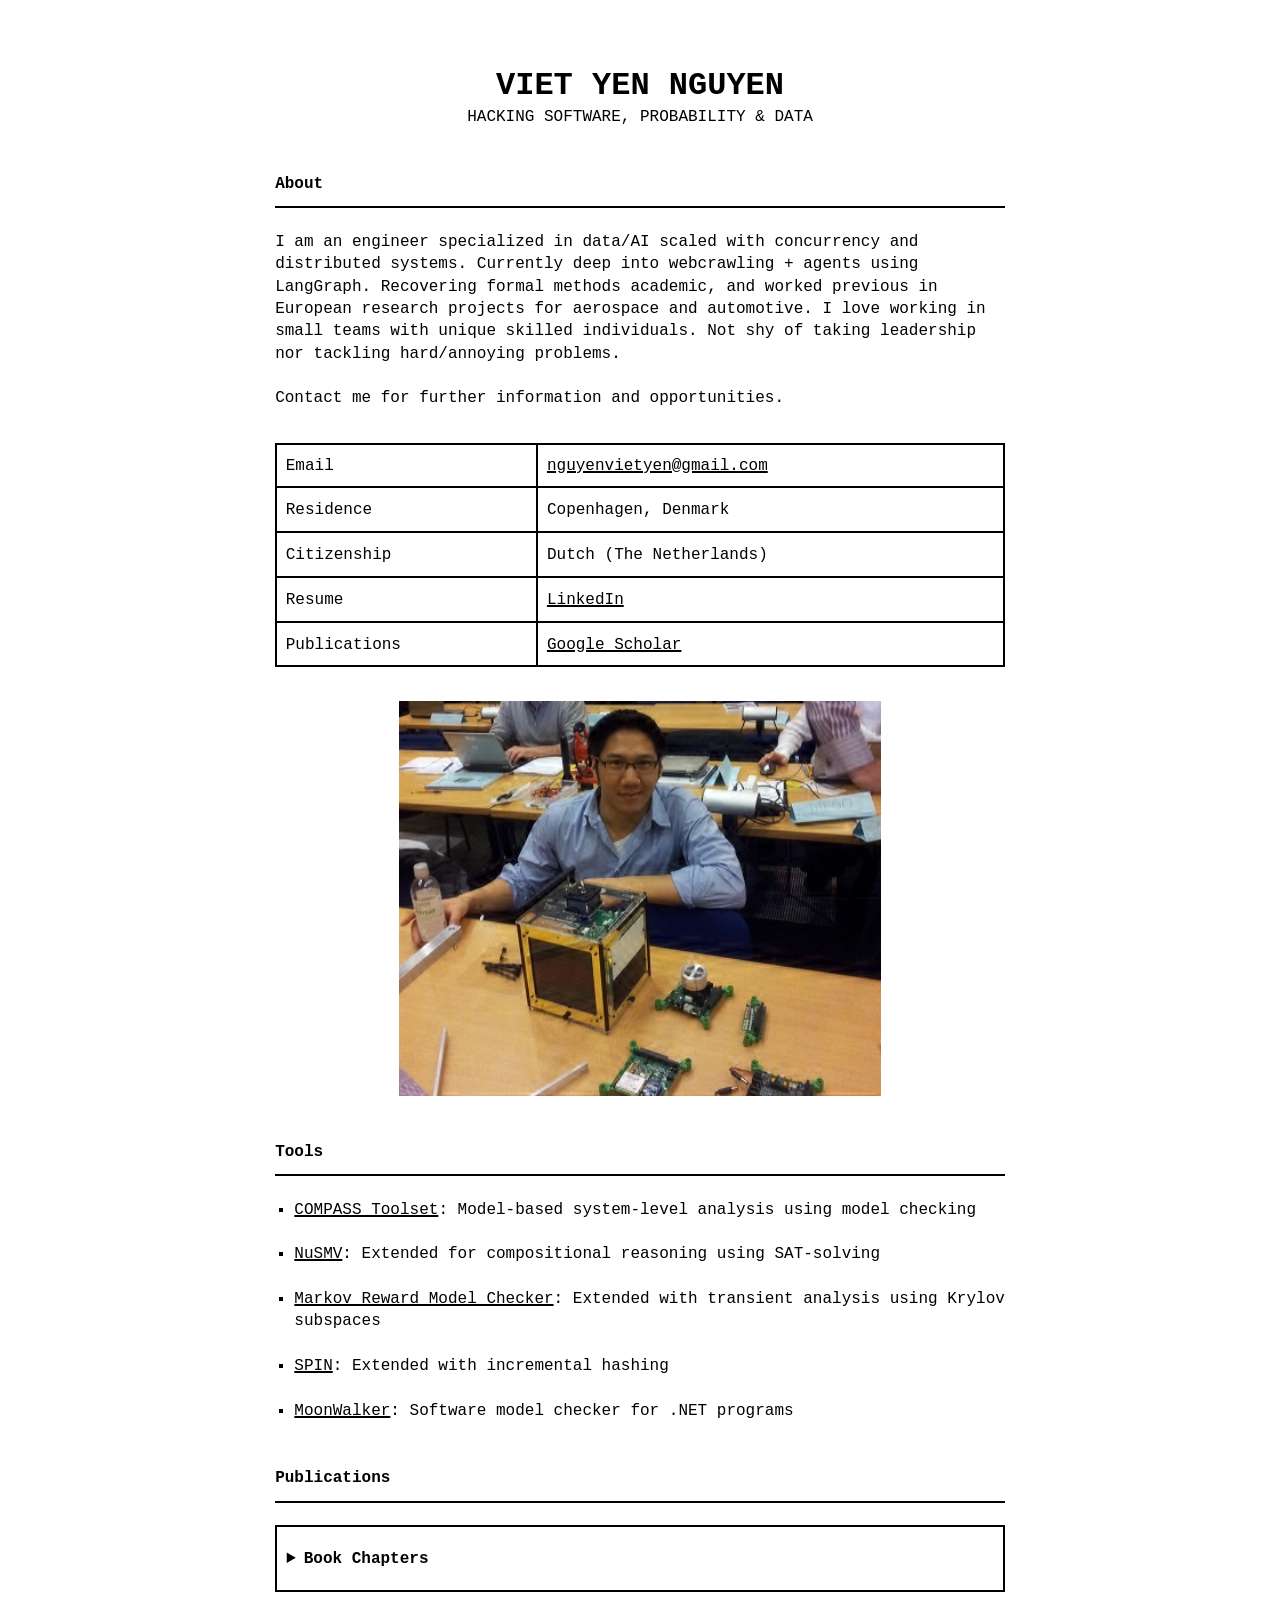
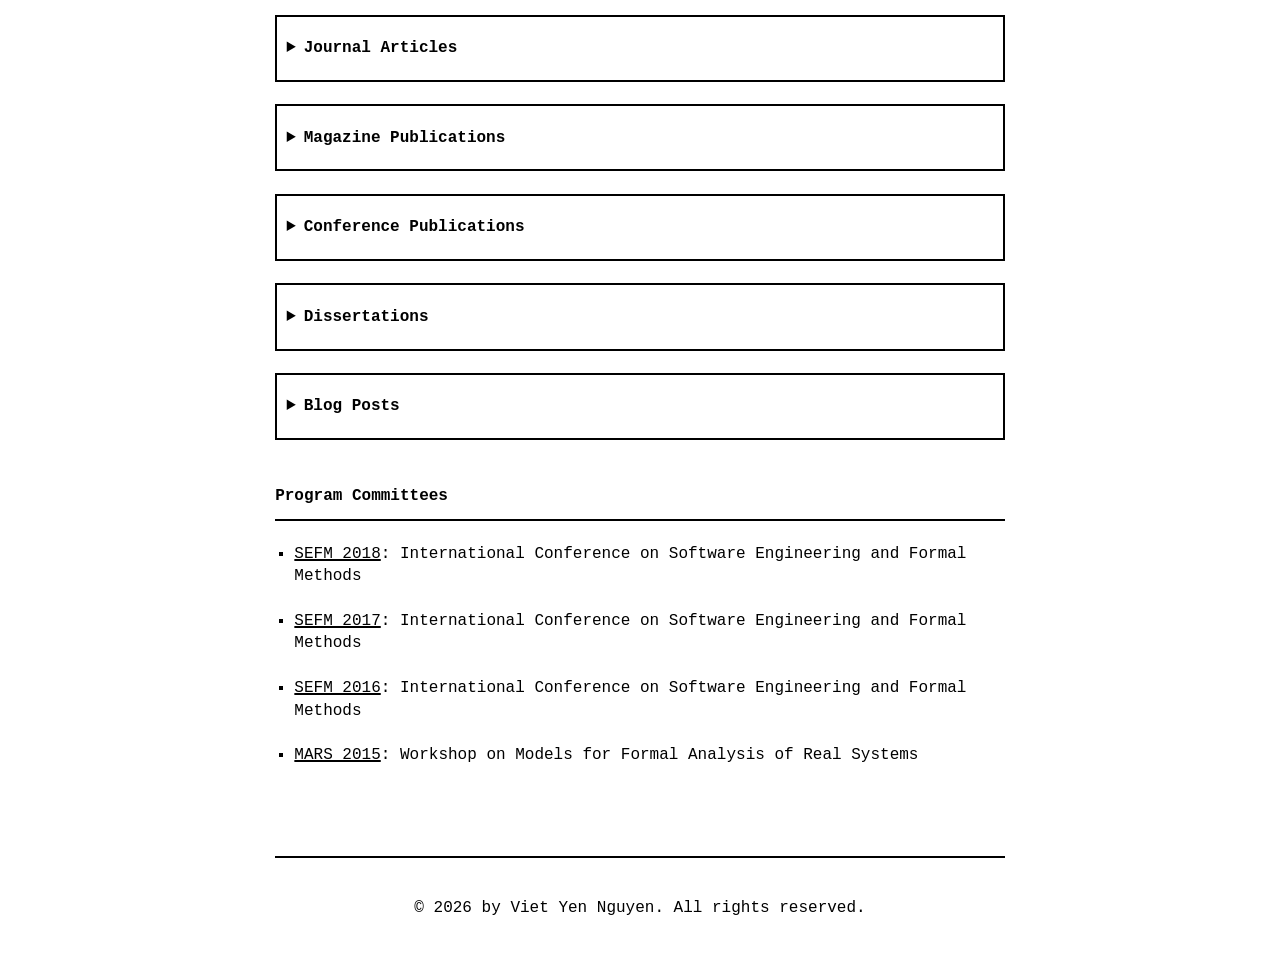
==== commit 5a405a54: "fix: broken image and subheading" ====
--- a/index.html
+++ b/index.html
@@ -12,10 +12,9 @@
 <body>
 
 <header>
-<h1>Viet Yen Nguyen<br><span class="subtitle">HACKING SOFTWARE, PROBABILITY &amp; DATA</span></h1>
+<h1>Viet Yen Nguyen</h1>
+<span class="subtitle">HACKING SOFTWARE, PROBABILITY &amp; DATA</span>
 </header>
-
-<img src="img/associations.png" alt="Associations">
 
 <h3>About</h3>
 <p>
@@ -27,11 +26,11 @@
 </p>
 
 <table>
+<tr><td>Email</td><td><a href="mailto:nguyenvietyen@gmail.com">nguyenvietyen@gmail.com</a></td></tr>
 <tr><td>Residence</td><td>Copenhagen, Denmark</td></tr>
 <tr><td>Citizenship</td><td>Dutch (The Netherlands)</td></tr>
 <tr><td>Resume</td><td><a href="https://www.linkedin.com/in/nguyenvietyen" rel="me">LinkedIn</a></td></tr>
 <tr><td>Publications</td><td><a href="http://scholar.google.com/citations?user=jka-B40AAAAJ" rel="me">Google Scholar</a></td></tr>
-<tr><td>Email</td><td><a href="mailto:nguyenvietyen@gmail.com">nguyenvietyen@gmail.com</a></td></tr>
 </table>
 
 <img class="cubesat" src="cubesat.jpg" alt="CubeSat">
--- a/css/index.css
+++ b/css/index.css
@@ -457,7 +457,8 @@
 }
 
 header h1 {
-  margin-bottom: var(--line-height);
+  margin-bottom: 0;
+  line-height: 1.2;
 }
 
 header h1 .subtitle {
@@ -465,6 +466,7 @@
   font-size: 0.8rem;
   font-weight: var(--font-weight-normal);
   letter-spacing: 0.1em;
+  margin-top: 0;
 }
 
 img {
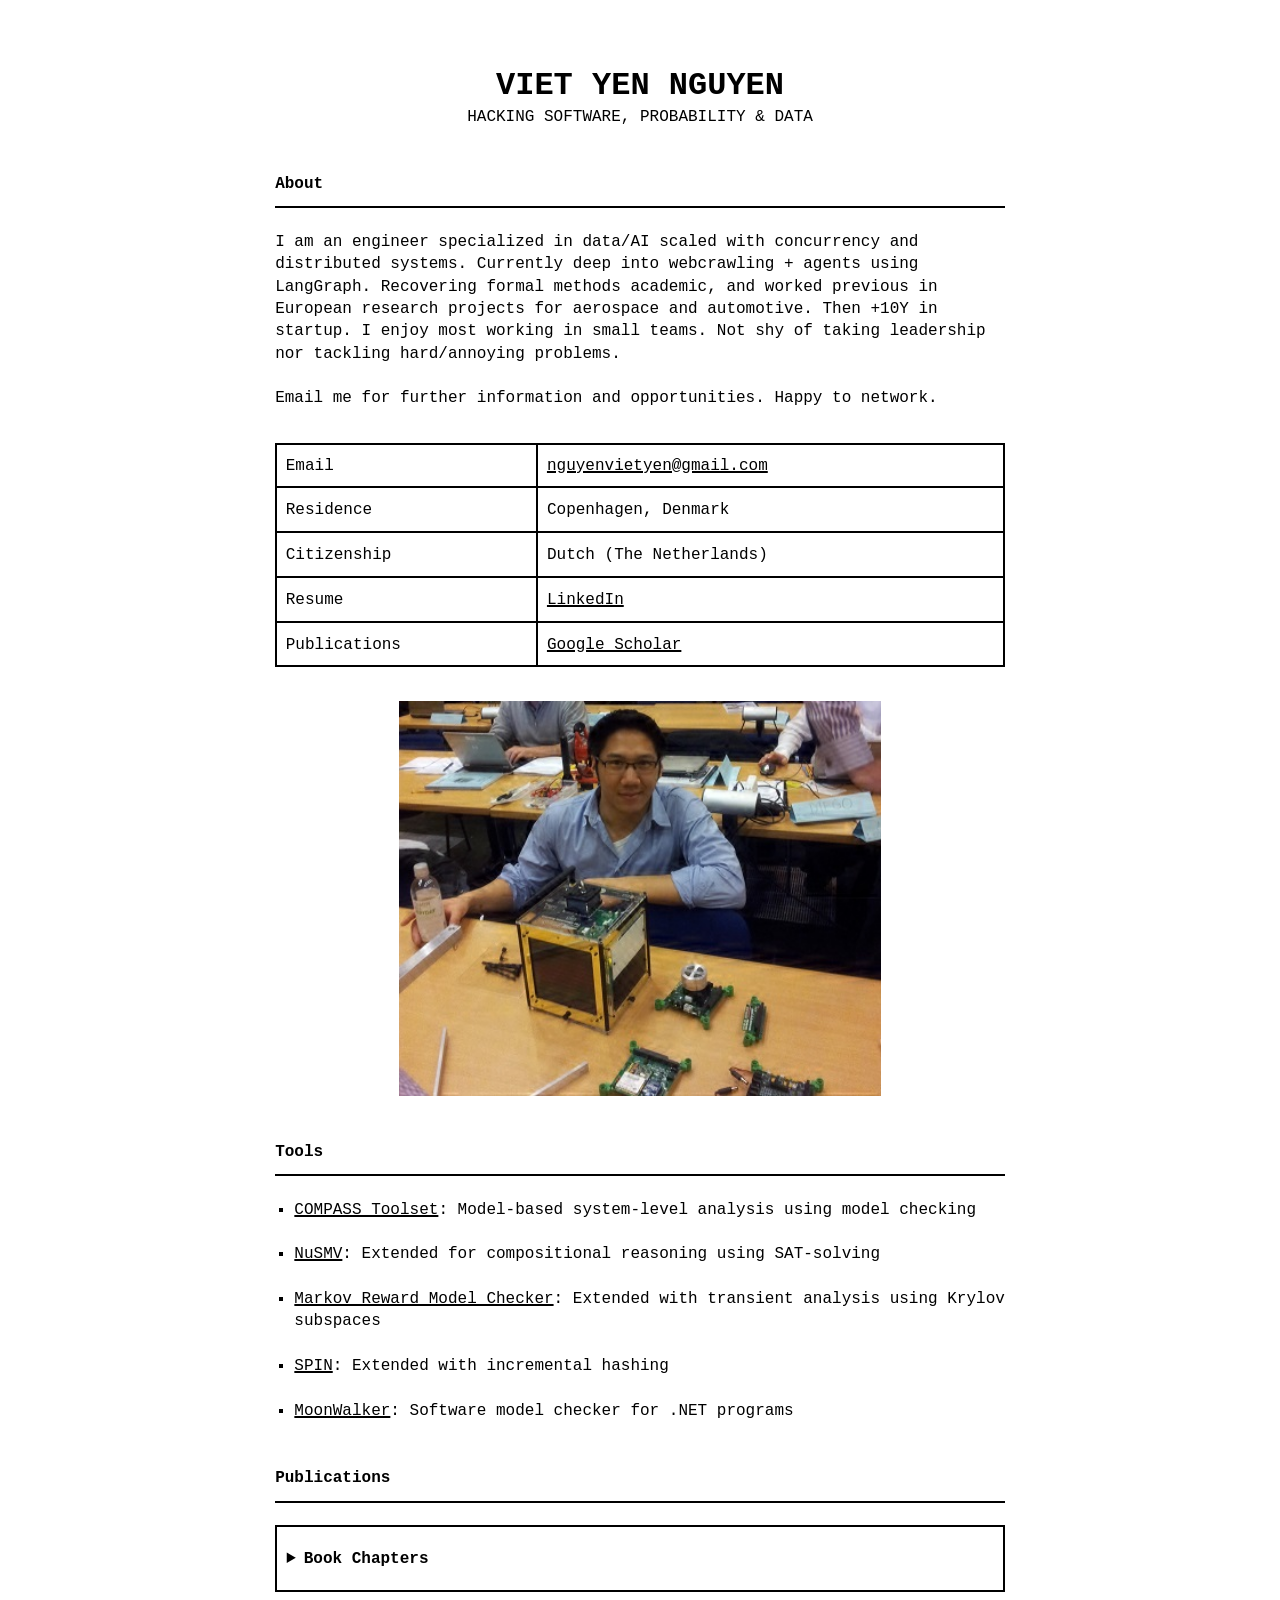
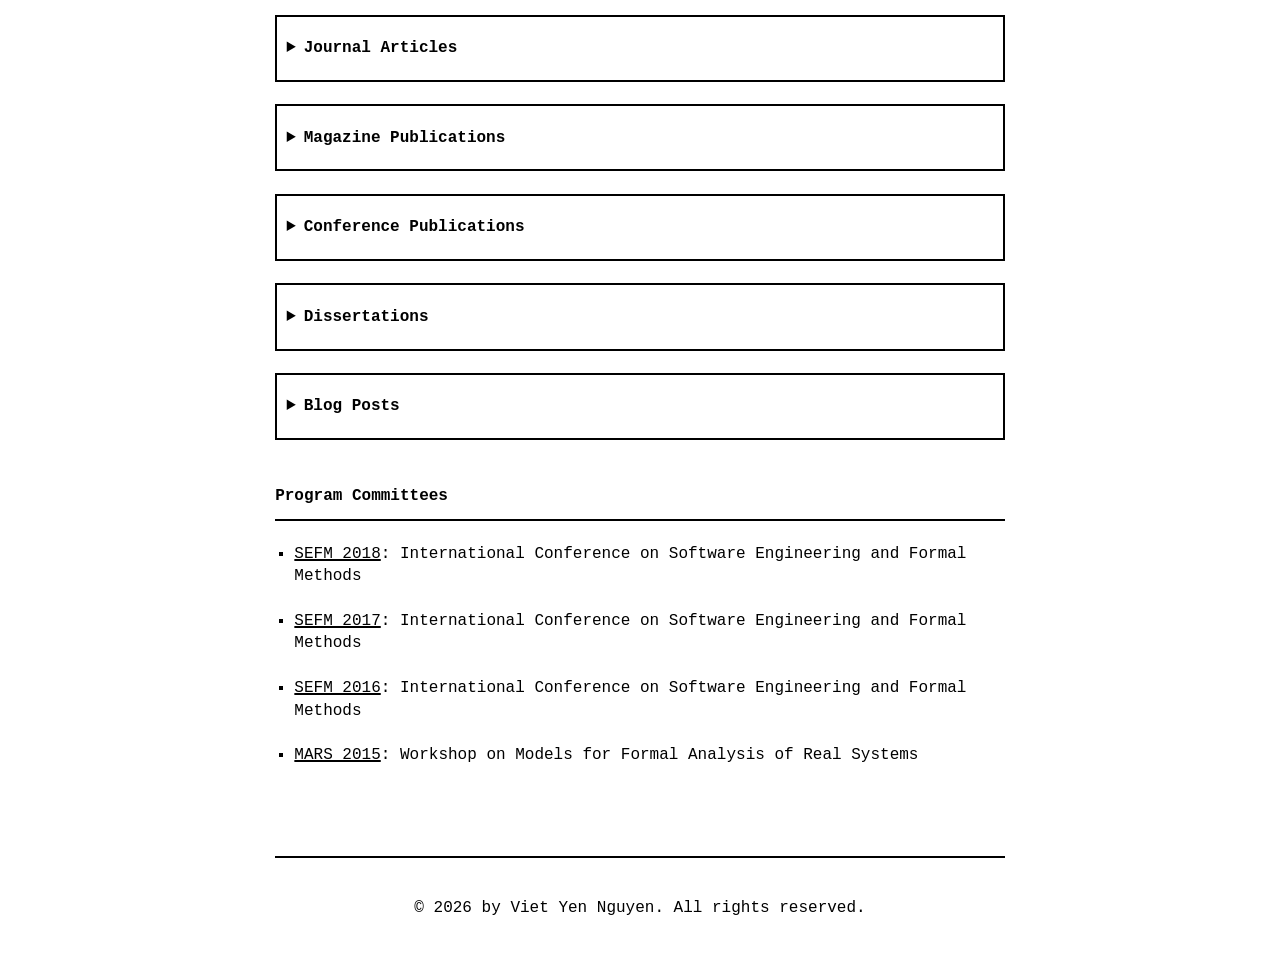
==== commit aa9c5115: "chore: tweaks" ====
--- a/index.html
+++ b/index.html
@@ -18,11 +18,11 @@
 
 <h3>About</h3>
 <p>
-I am an engineer specialized in data/AI scaled with concurrency and distributed systems. Currently deep into webcrawling + agents using LangGraph. Recovering formal methods academic, and worked previous in European research projects for aerospace and automotive. I love working in small teams with unique skilled individuals. Not shy of taking leadership nor tackling hard/annoying problems. 
+I am an engineer specialized in data/AI scaled with concurrency and distributed systems. Currently deep into webcrawling + agents using LangGraph. Recovering formal methods academic, and worked previous in European research projects for aerospace and automotive. Then +10Y in startup. I enjoy most working in small teams. Not shy of taking leadership nor tackling hard/annoying problems. 
 </p>
 
 <p>
-Contact me for further information and opportunities.
+Email me for further information and opportunities. Happy to network.
 </p>
 
 <table>
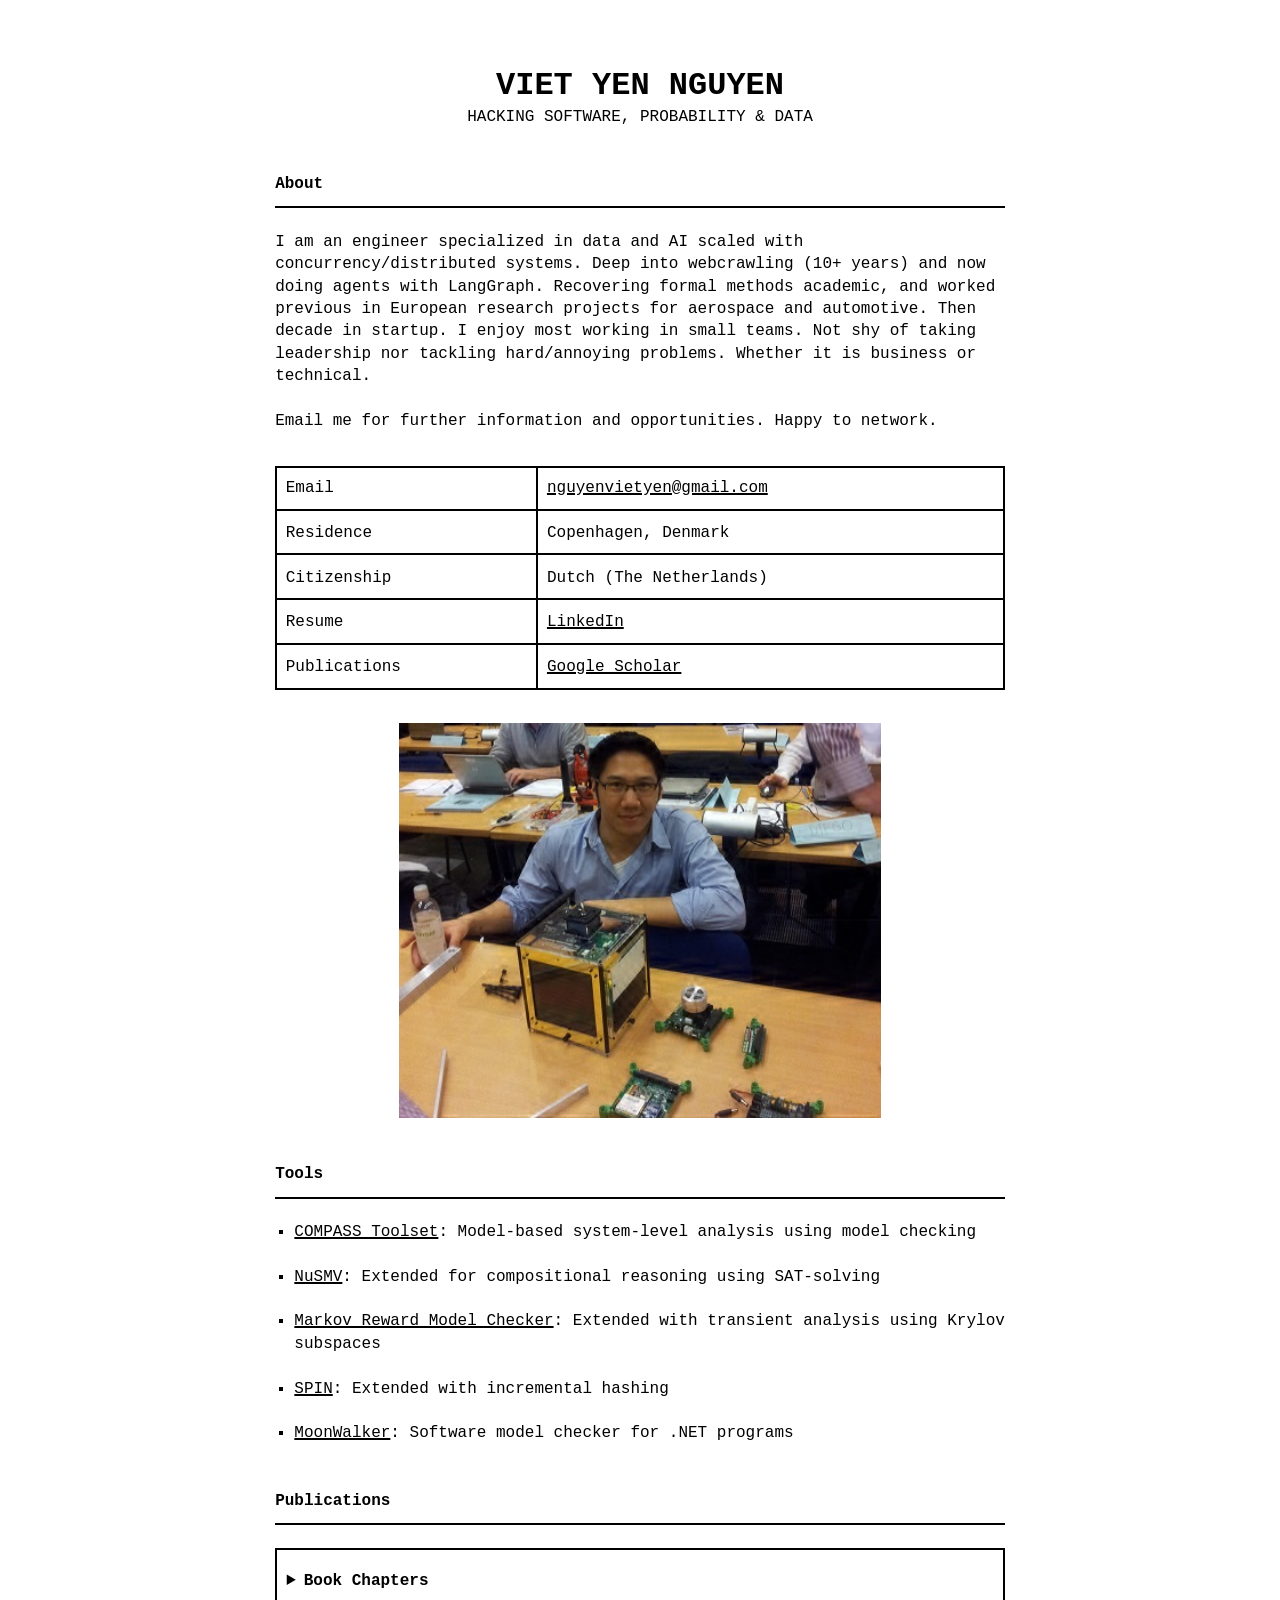
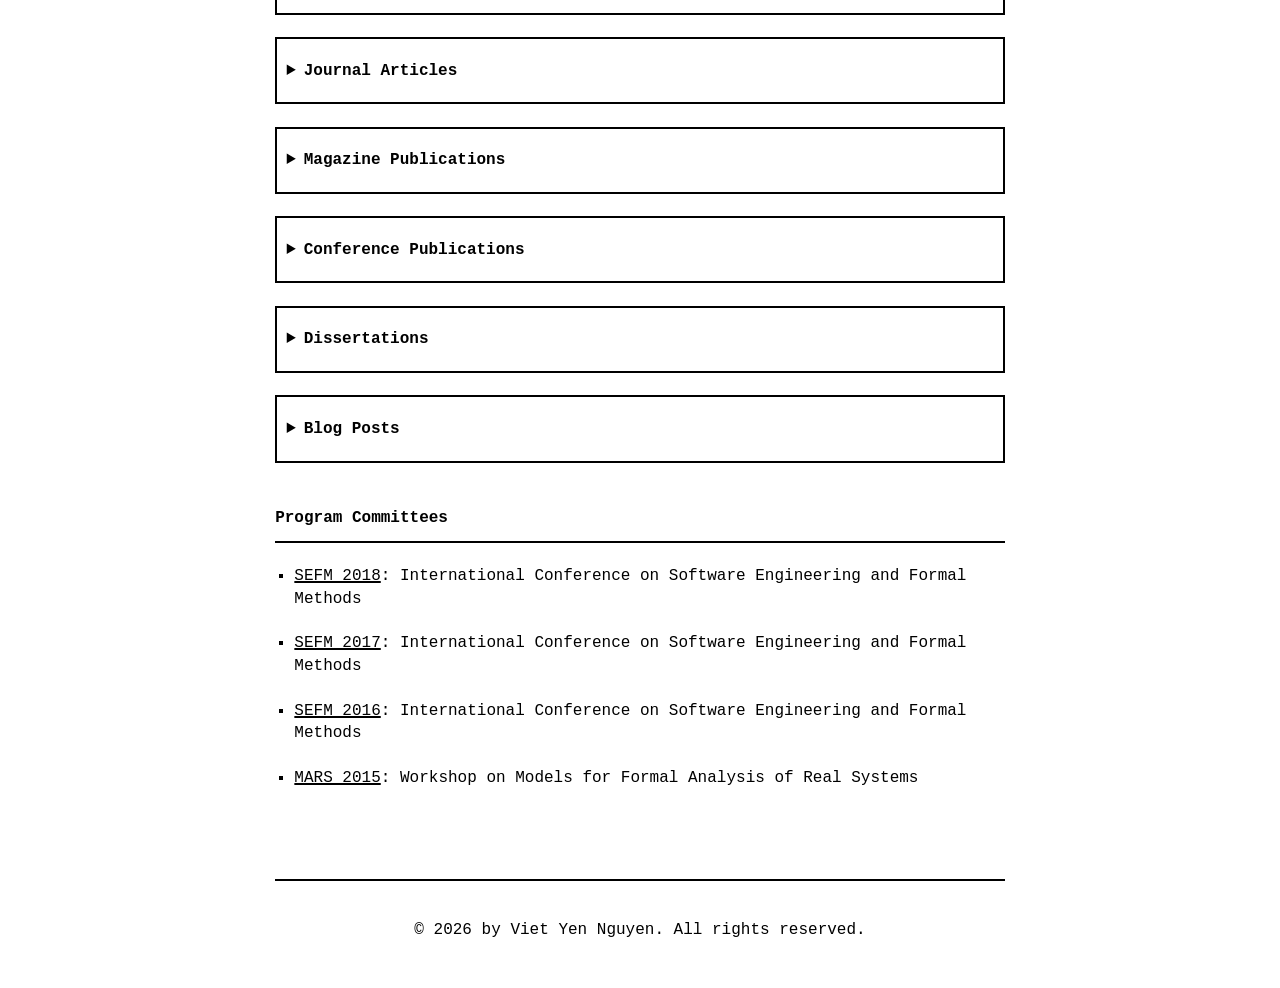
==== commit 79f6c03b: "chore: finetune intro" ====
--- a/index.html
+++ b/index.html
@@ -18,7 +18,7 @@
 
 <h3>About</h3>
 <p>
-I am an engineer specialized in data/AI scaled with concurrency and distributed systems. Currently deep into webcrawling + agents using LangGraph. Recovering formal methods academic, and worked previous in European research projects for aerospace and automotive. Then +10Y in startup. I enjoy most working in small teams. Not shy of taking leadership nor tackling hard/annoying problems. 
+I am an engineer specialized in data and AI scaled with concurrency/distributed systems. Deep into webcrawling (10+ years) and now doing agents with LangGraph. Recovering formal methods academic, and worked previous in European research projects for aerospace and automotive. Then decade in startup. I enjoy most working in small teams. Not shy of taking leadership nor tackling hard/annoying problems. Whether it is business or technical.
 </p>
 
 <p>
